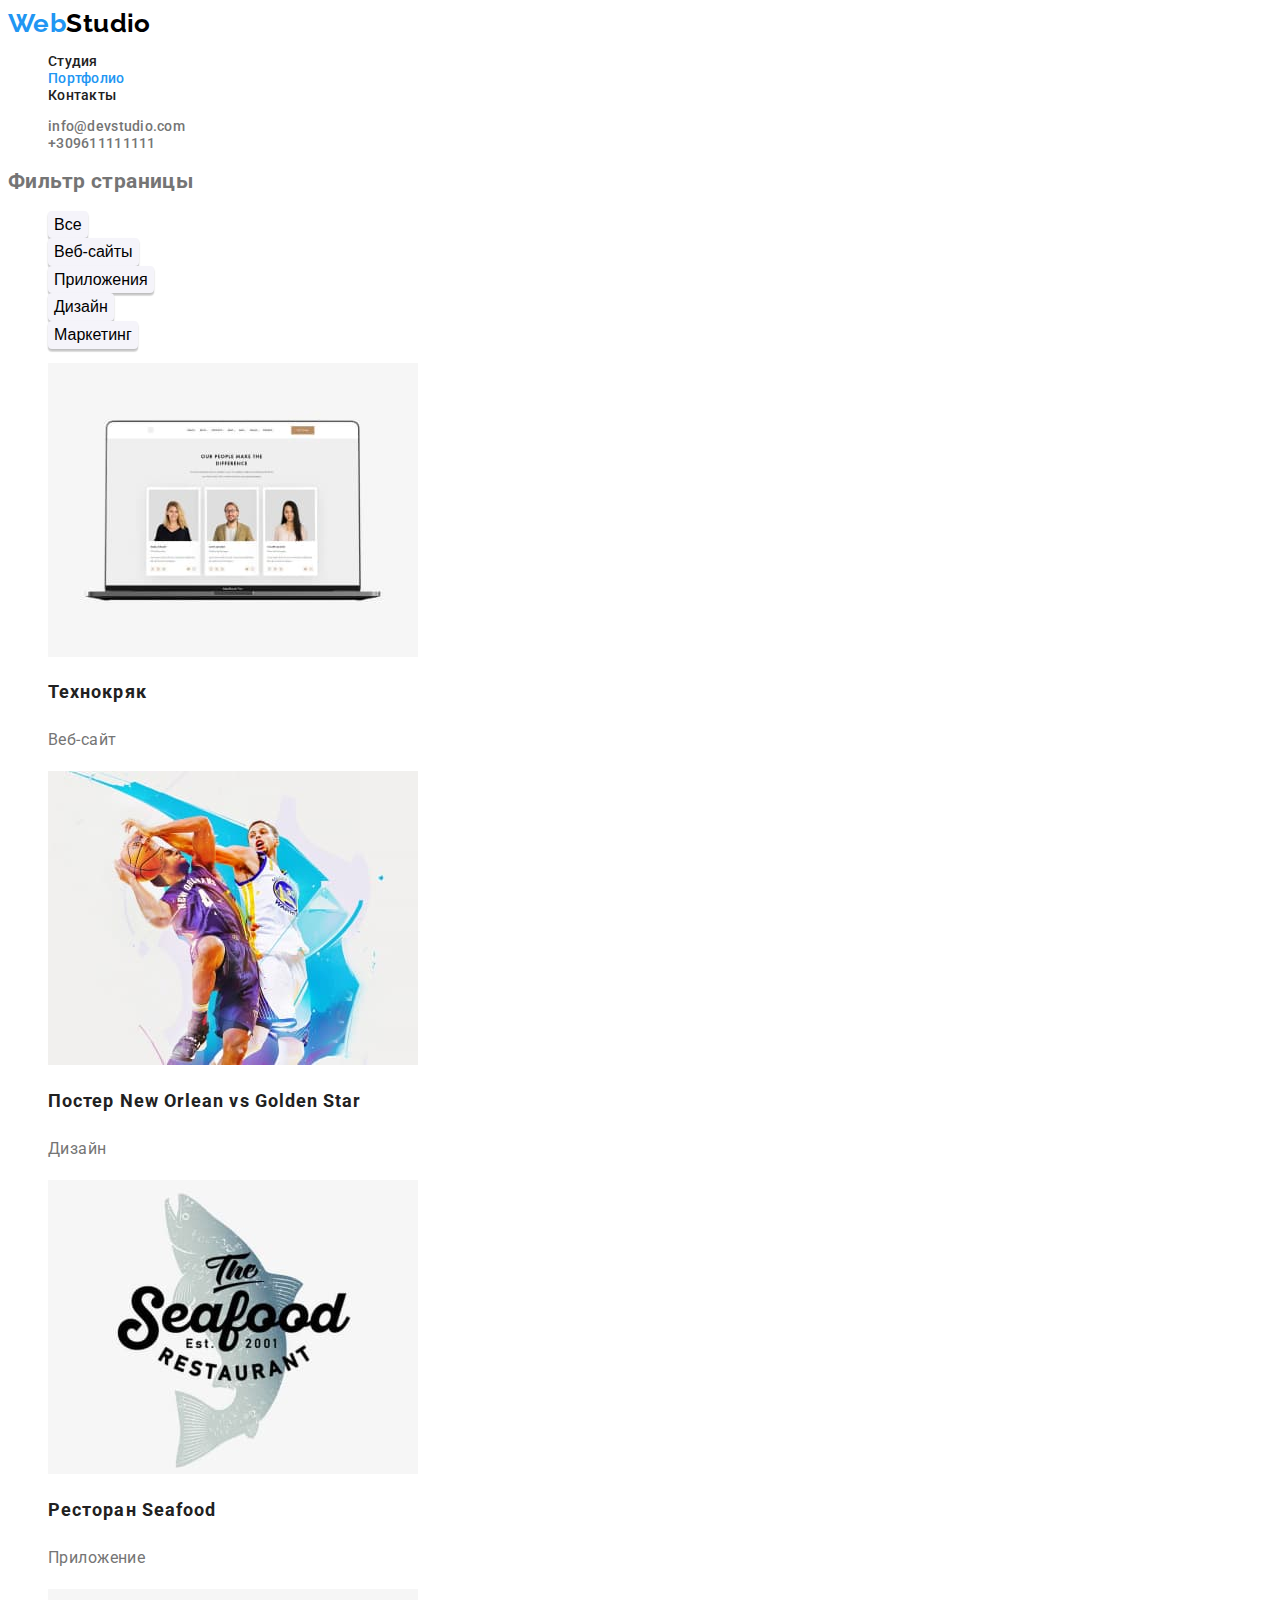
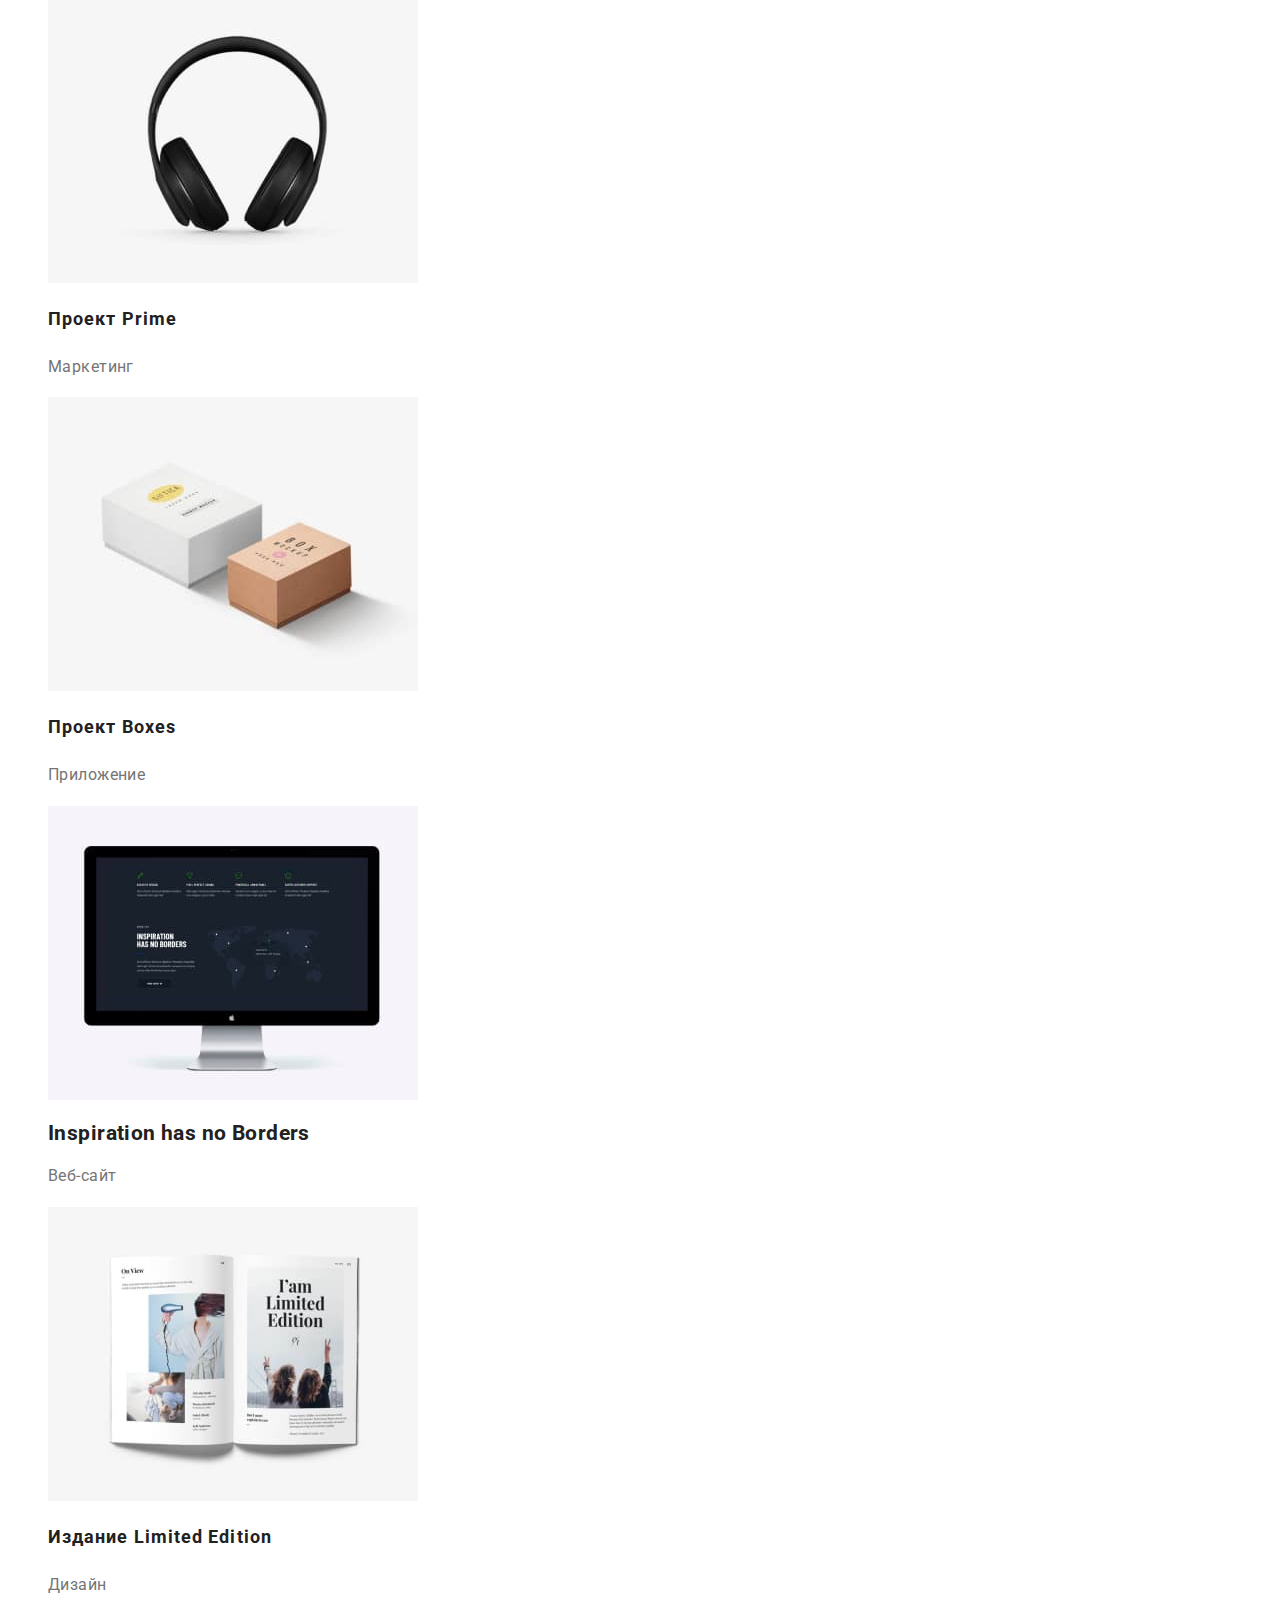
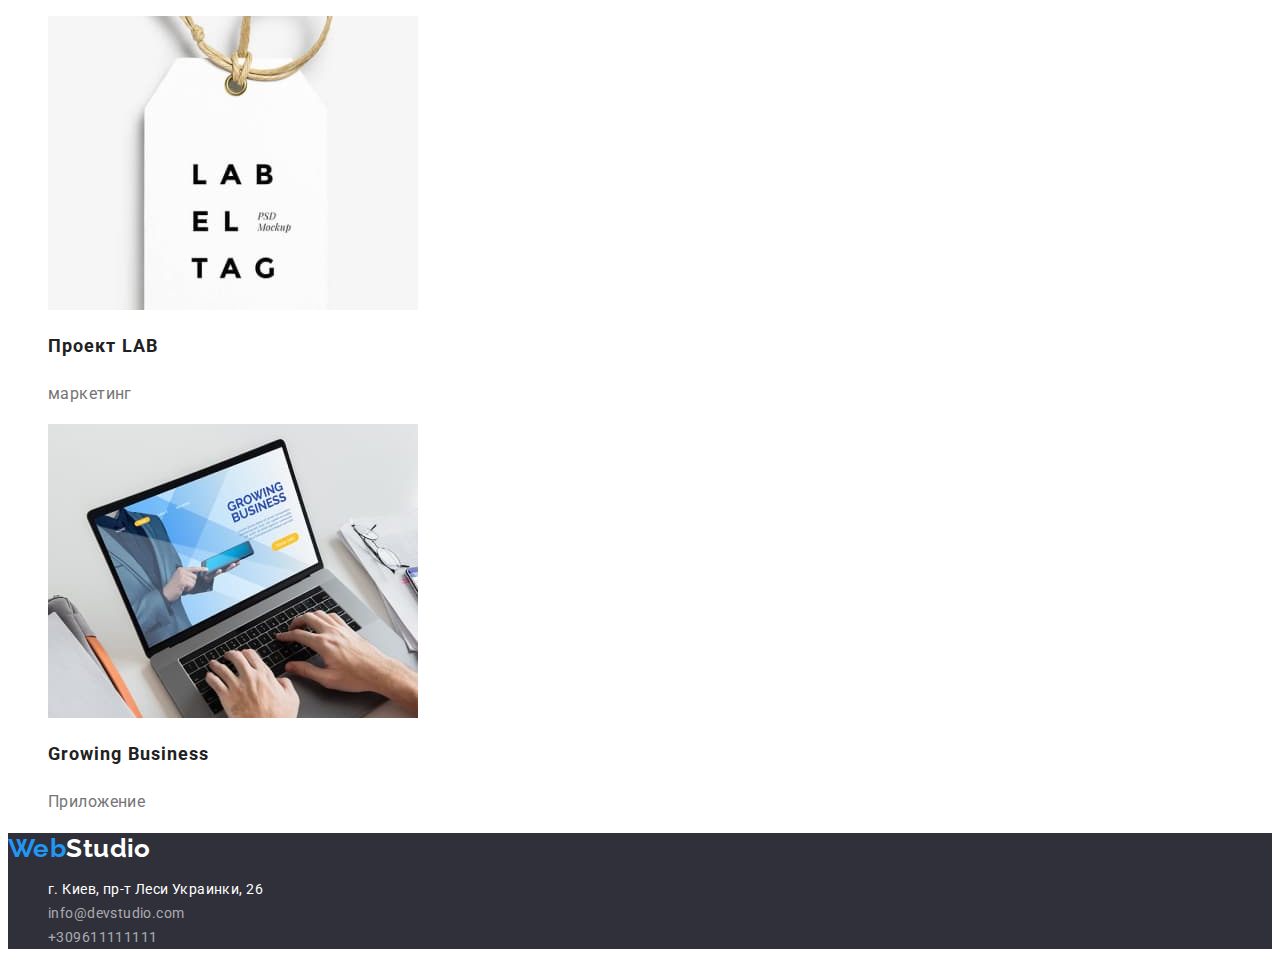
==== portfolio.html @ 0e4d88f4 "asdfa" ====
<!DOCTYPE html>
<html lang="ru">
  <head>
    <meta charset="UTF-8" />
    <meta http-equiv="X-UA-Compatible" content="IE=edge" />
    <meta name="viewport" content="width=device-width, initial-scale=1.0" />
    <title>WebStudio</title>
    <link
      href="https://fonts.googleapis.com/css2?family=Raleway:wght@700&family=Roboto:wght@400;500;700&display=swap"
      rel="stylesheet"
    />
    <link rel="stylesheet" href="./css/style.css" />
  </head>
  <body>
    <header class="head">
      <nav class="navigation">
        <a href="" class="logo"
          ><span class="accent-web">Web</span
          ><span class="accent-studio">Studio</span>
        </a>
        <ul class="site-nav">
          <li><a href="./index.html" class="nav studio">Студия</a></li>
          <li>
            <a href="./portfolio.html" class="nav portfolio current"
              >Портфолио</a
            >
          </li>
          <li><a href="" class="nav cont">Контакты</a></li>
        </ul>
      </nav>
      <ul>
        <li class="contacts">
          <a
            href="mailto:info@devstudio.com"
            class="section-title contacts mail"
            >info@devstudio.com</a
          >
        </li>
        <li>
          <a href="tel:+309611111111" class="section-title contacts tel"
            >+309611111111</a
          >
        </li>
      </ul>
    </header>

    <main>
      <section class="section">
        <h2>Фильтр страницы</h2>
        <ul>
          <li>
            <button type="button" class="text-button contacts-portfolio">
              <span class="text-color-button"> Все</span>
            </button>
          </li>
          <li>
            <button type="button" class="text-button contacts-portfolio">
              <span class="text-color-button">Веб-сайты </span>
            </button>
          </li>
          <li>
            <button type="button" class="text-button contacts-portfolio">
              <span class="text-color-button"> Приложения</span>
            </button>
          </li>
          <li>
            <button type="button" class="text-button contacts-portfolio">
              <span class="text-color-button"> Дизайн</span>
            </button>
          </li>
          <li>
            <button type="button" class="text-button contacts-portfolio">
              <span class="text-color-button"> Маркетинг</span>
            </button>
          </li>
        </ul>

        <ul>
          <li>
            <img src="./images/img(15).jpg" alt="" width="370" height="294" />
            <h2 class="section-title portfolio-title">Технокряк</h2>
            <p class="portfolio-text">Веб-сайт</p>
          </li>
          <li>
            <img src="./images/img(11).jpg" alt="" width="370" height="294" />
            <h2 class="section-title portfolio-title">
              Постер New Orlean vs Golden Star
            </h2>
            <p class="portfolio-text">Дизайн</p>
          </li>
          <li>
            <img src="./images/img(12).jpg" alt="" width="370" height="294" />
            <h2 class="section-title portfolio-title">Ресторан Seafood</h2>
            <p class="portfolio-text">Приложение</p>
          </li>
          <li>
            <img src="./images/img(13).jpg" alt="" width="370" height="294" />
            <h2 class="section-title portfolio-title">Проект Prime</h2>
            <p class="portfolio-text">Маркетинг</p>
          </li>
          <li>
            <img src="./images/img(4).jpg" alt="" width="370" height="294" />
            <h2 class="section-title portfolio-title">Проект Boxes</h2>
            <p class="portfolio-text">Приложение</p>
          </li>
          <li>
            <img src="./images/img(5).jpg" alt="" width="370" height="294" />
            <h2 class="section-title">Inspiration has no Borders</h2>
            <p class="portfolio-text">Веб-сайт</p>
          </li>
          <li>
            <img src="./images/img(6).jpg" alt="" width="370" height="294" />
            <h2 class="section-title portfolio-title">
              Издание Limited Edition
            </h2>
            <p class="portfolio-text">Дизайн</p>
          </li>
          <li>
            <img src="./images/img(7).jpg" alt="" width="370" height="294" />
            <h2 class="section-title portfolio-title">Проект LAB</h2>
            <p class="portfolio-text">маркетинг</p>
          </li>
          <li>
            <img src="./images/img(8).jpg" alt="" width="370" height="294" />
            <h2 class="section-title portfolio-title">Growing Business</h2>
            <p class="portfolio-text">Приложение</p>
          </li>
        </ul>
      </section>
    </main>

    <footer class="bg-footer">
      <address>
        <a href="" class="logo"
          ><span class="web-footer">Web</span
          ><span class="studio-footer">Studio</span></a
        >
        <ul>
          <li>
            <a href="" class="adress"> г. Киев, пр-т Леси Украинки, 26</a>
          </li>
          <li>
            <a href="mailto:info@devstudio.com" class="mail-tel"
              >info@devstudio.com</a
            >
          </li>
          <li>
            <a href="tel:+309611111111" class="mail-tel">+309611111111</a>
          </li>
        </ul>
      </address>
    </footer>
  </body>
</html>
---- css/style.css ----
:root {
  --accent-color: #2196f3;
  --title-color: #212121;
  --text-color: #757575;
  --backgruond-color: #ffffff;
  --footer-bg-color: #2f303a;
}
ul {
  list-style: none;
}

body {
  background-color: var(--backgruond-color);
  font-family: Roboto, sans-serif;
  letter-spacing: 0.03em;
  font-size: 14px;
}

.section {
  color: var(--text-color);
}
.section-title {
  color: var(--title-color);
}

/* Logo  */
.logo {
  font-family: Raleway, cursive;
  font-weight: 700;
  font-size: 26px;
  line-height: 1.19;
  text-decoration: none;
  font-style: normal;
}
.accent-web {
  color: #2196f3;
}
.accent-studio {
  color: #000000;
}

.site-nav {
  color: var(--title-color);
}
.nav {
  color: var(--title-color);
}

.site-nav .nav:focus,
.site-nav .nav:hover,
.site-nav .nav.current {
  color: var(--accent-color);
}
/* студия */
.studio {
  font-weight: 500;
  line-height: 1.14;
  letter-spacing: 0.02em;
  text-decoration: none;
}

/*Портфолио*/
.portfolio {
  font-weight: 500;
  line-height: 1.14;
  letter-spacing: 0.02em;
  text-decoration: none;
}
.current-p {
  color: var(--accent-color);
}

/* Контакты навигации */
.cont {
  font-weight: 500;

  line-height: 1.14;
  letter-spacing: 0.02em;
  text-decoration: none;
}

/* contacts */
.contacts {
  color: var(--text-color);
}
.contacts:hover,
.contacts:focus {
  color: var(--accent-color);
}
.mail {
  font-weight: 500;

  line-height: 1.14;
  letter-spacing: 0.02em;
  text-decoration: none;
}
.tel {
  font-weight: 500;

  line-height: 1.14;
  letter-spacing: 0.02em;
  text-decoration: none;
}

/* Hero tittle */
.hero-tittle {
  font-weight: 900;
  font-size: 44px;
  line-height: 1.36;
  color: var(--backgruond-color);
  text-align: center;
  letter-spacing: 0.06em;
  text-transform: uppercase;
}
.bg-hero {
  background-color: var(--footer-bg-color);
}
.hero-button {
  color: var(--backgruond-color);
  background-color: var(--accent-color);
}

/* О нас */

.tittle {
  font-weight: 700;
  font-size: 14px;
  line-height: 1.14;
  text-transform: uppercase;
}

.text {
  line-height: 1.71;
}

/* Чем занимаемся */
.work {
  font-weight: 700;
  font-size: 36px;
  line-height: 1.16;
  text-align: center;
}

/* Команда*/
.team {
  font-weight: 500;
  font-size: 16px;
  line-height: 1.18;
}
.description-team {
  font-size: 16px;
  line-height: 1.18;
}

/* Footer */
.bg-footer {
  background-color: #2f303a;
}
.web-footer {
  color: #2196f3;
}
.studio-footer {
  color: var(--backgruond-color);
}
.adress {
  line-height: 1.7;
  text-decoration: none;
  font-style: normal;
  color: var(--backgruond-color);
}
.mail-tel {
  line-height: 1.7;
  text-decoration: none;
  font-style: normal;
  color: rgba(255, 255, 255, 0.6);
}

/* Страница Портфолио */

.portfolio-title {
  font-weight: 700;
  font-size: 18px;
  line-height: 2;
  letter-spacing: 0.06em;
}
.portfolio-text {
  font-size: 16px;
  line-height: 1.8;
}

/* Навигация Портфолио */

.text-button {
  font-weight: 500;
  font-size: 16px;
  line-height: 1.6;
  background-color: #f5f4fa;
  border: none;
  box-shadow: 0px 3px 1px rgba(0, 0, 0, 0.1), 0px 1px 2px rgba(0, 0, 0, 0.08),
    0px 2px 2px rgba(0, 0, 0, 0.12);
  border-radius: 4px;
}
.contacts-portfolio:hover,
.contacts-portfolio:focus {
  background-color: var(--accent-color);
}
.text-color-button:hover,
.text-color-button:focus {
  color: var(--backgruond-color);
}
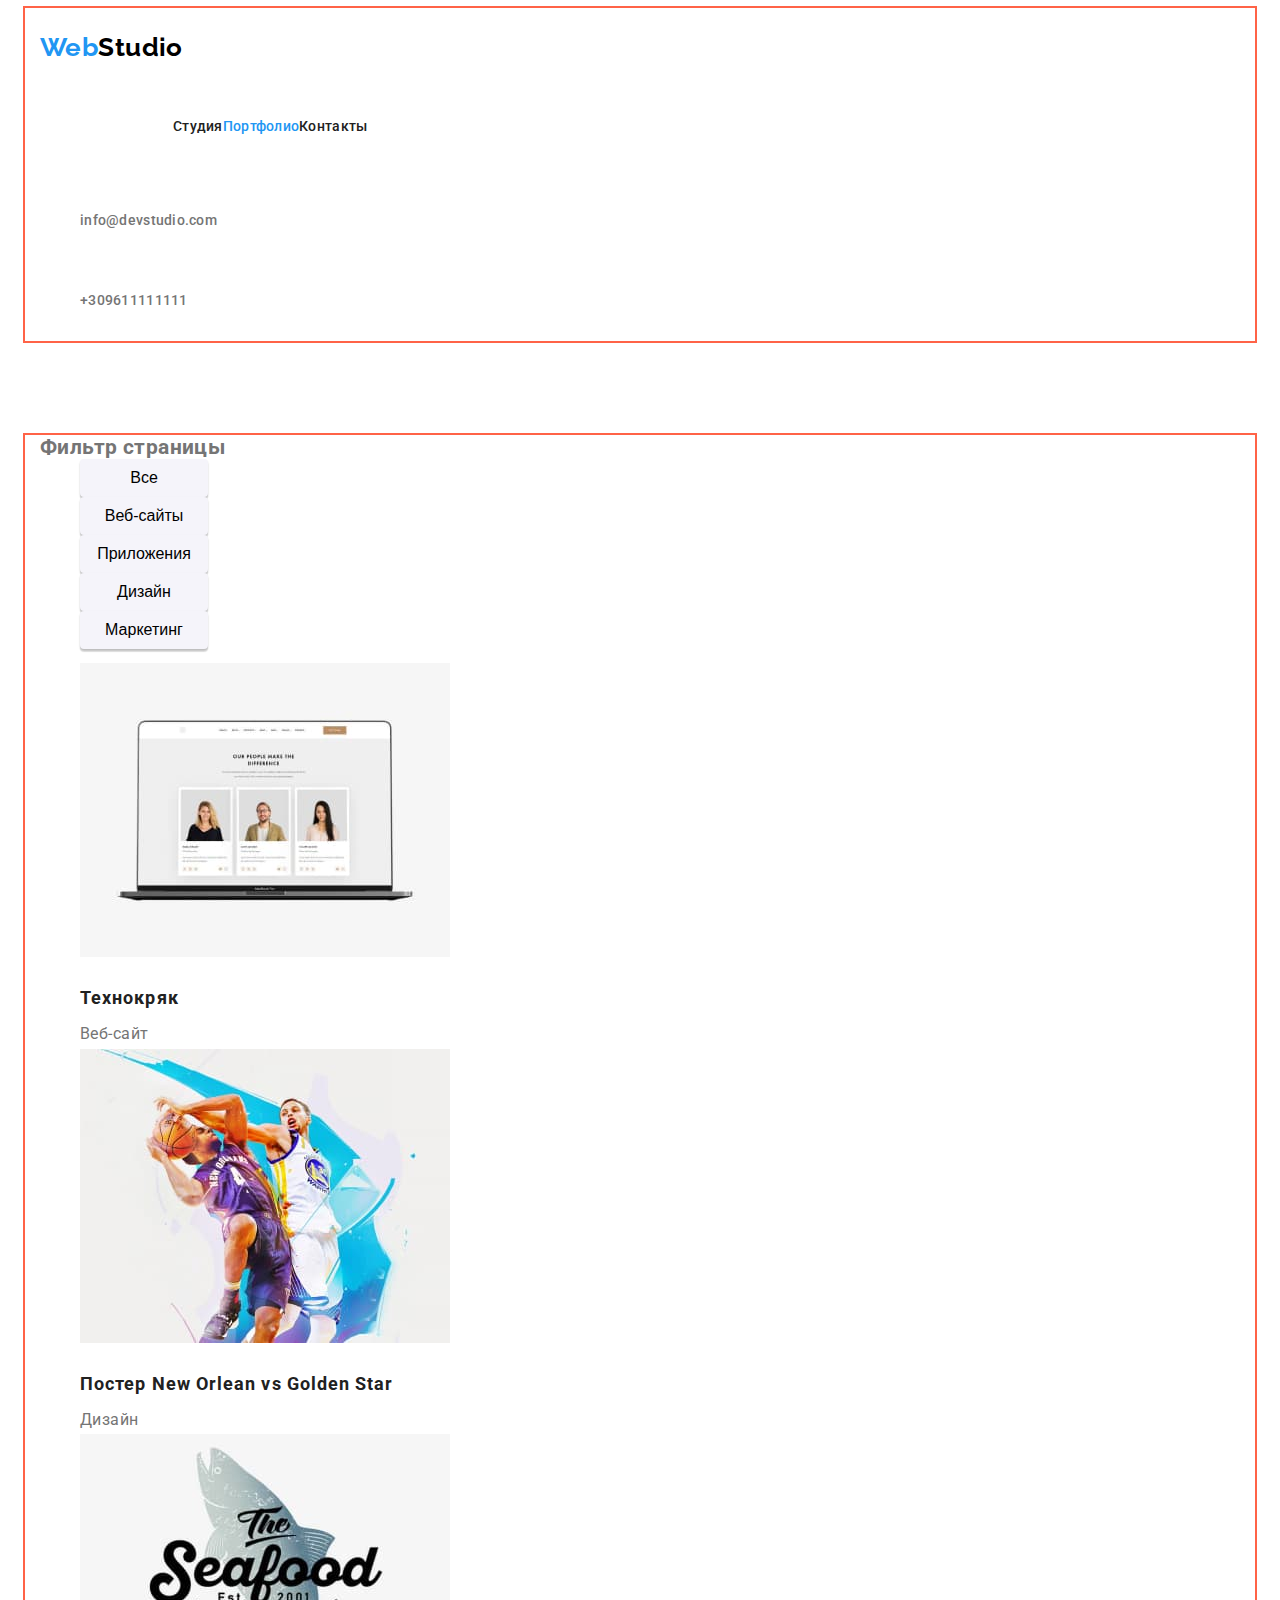
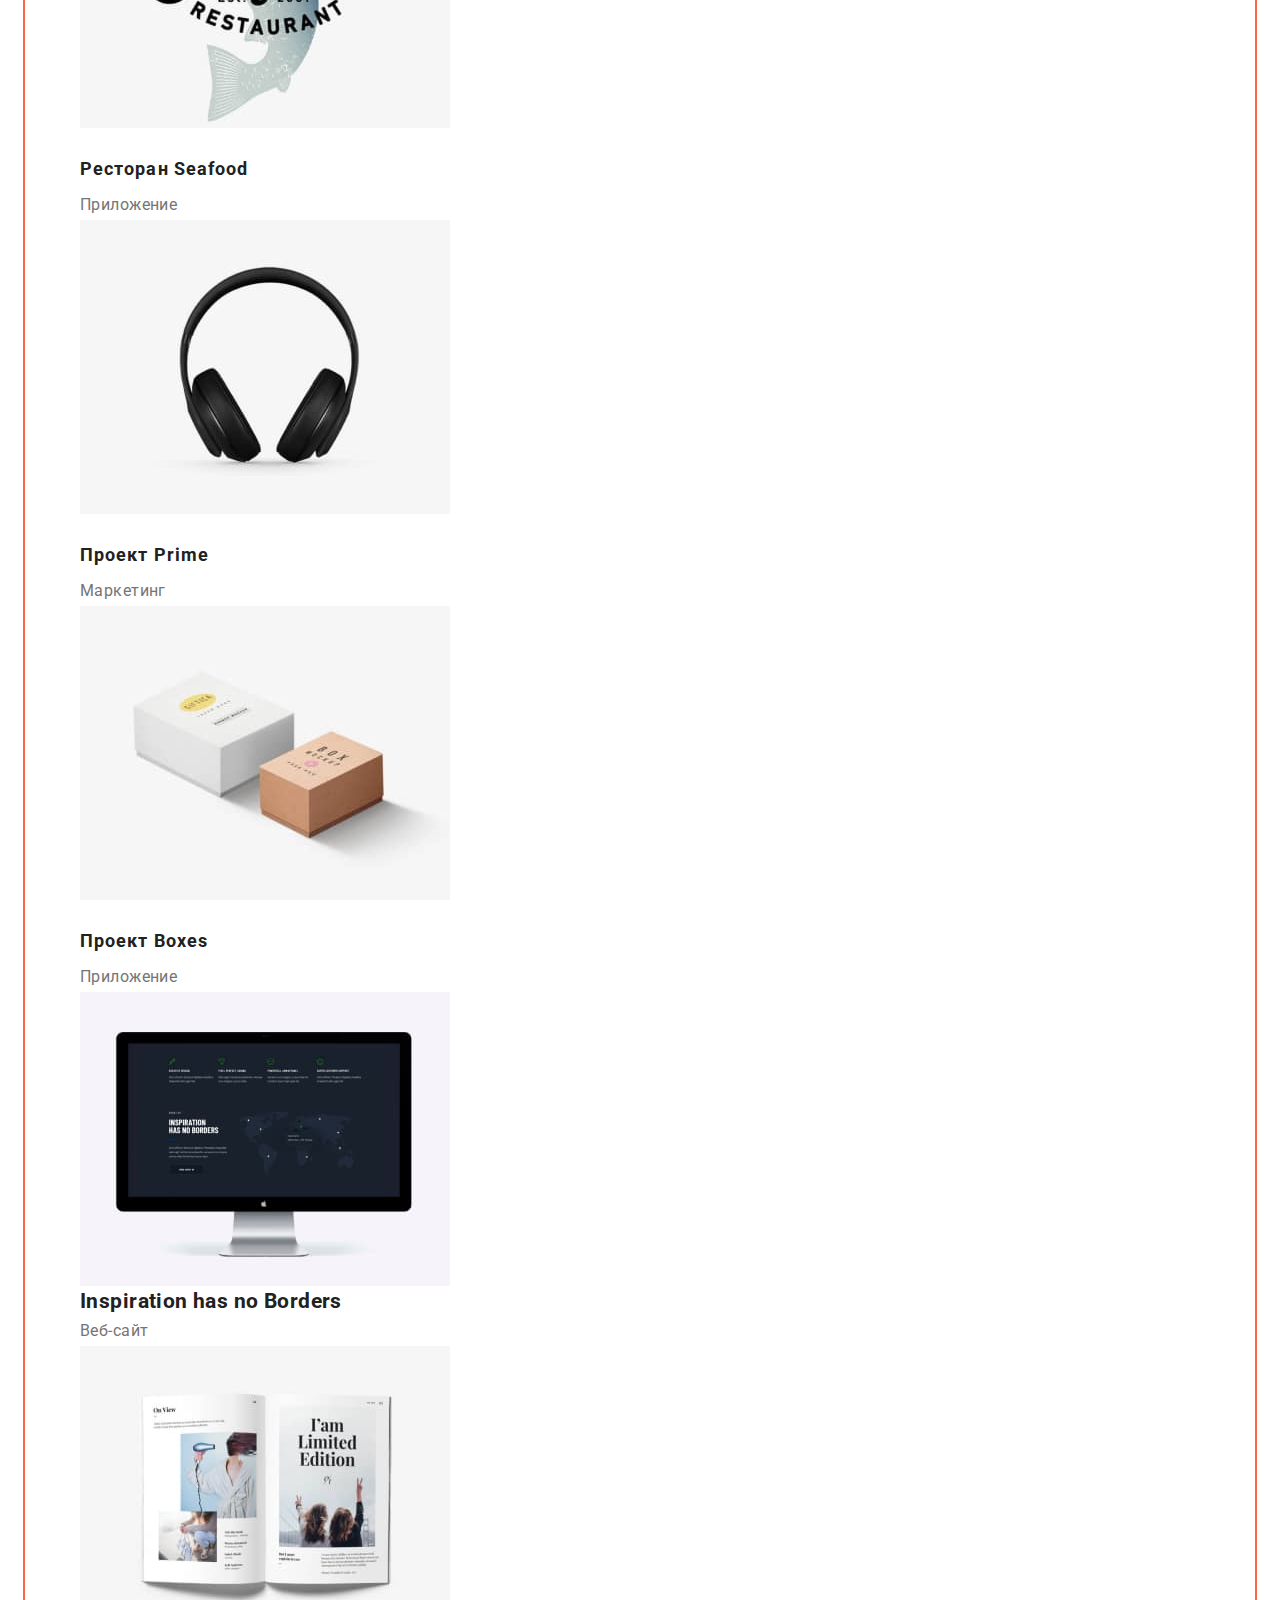
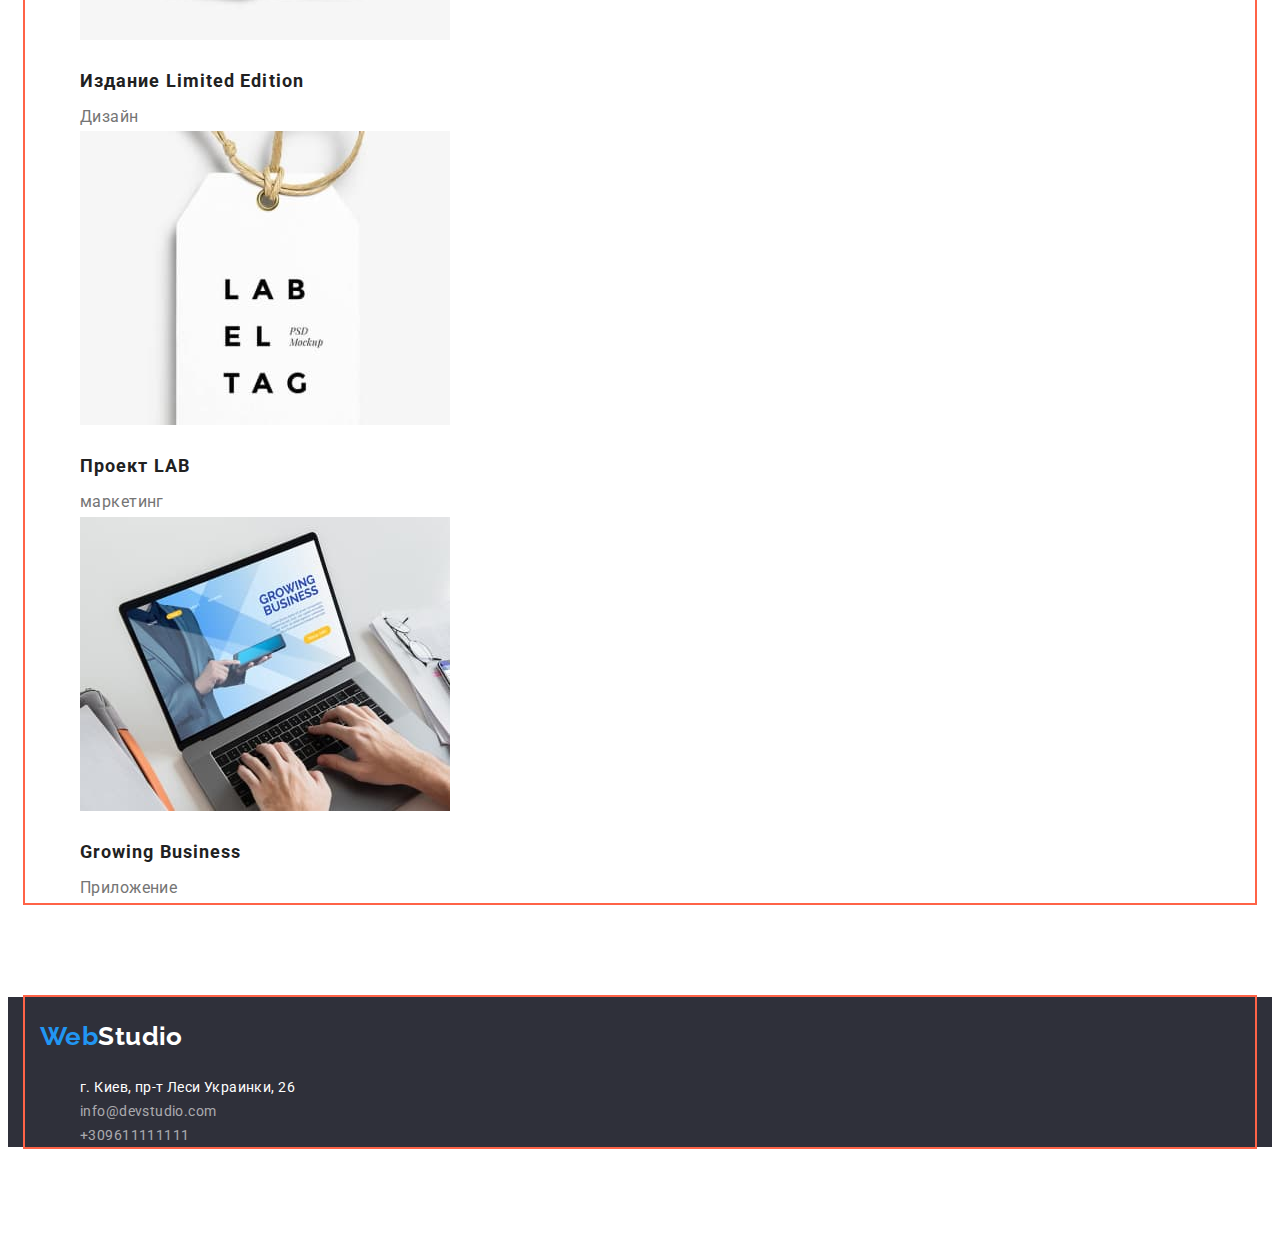
==== commit 4123ab09: "Home work 03" ====
--- a/portfolio.html
+++ b/portfolio.html
@@ -13,142 +13,150 @@
   </head>
   <body>
     <header class="head">
-      <nav class="navigation">
-        <a href="" class="logo"
-          ><span class="accent-web">Web</span
-          ><span class="accent-studio">Studio</span>
-        </a>
-        <ul class="site-nav">
-          <li><a href="./index.html" class="nav studio">Студия</a></li>
-          <li>
-            <a href="./portfolio.html" class="nav portfolio current"
-              >Портфолио</a
+      <div class="container">
+        <nav class="navigation">
+          <a href="" class="logo"
+            ><span class="accent-web">Web</span
+            ><span class="accent-studio">Studio</span>
+          </a>
+          <ul class="site-nav">
+            <li><a href="./index.html" class="nav studio">Студия</a></li>
+            <li>
+              <a href="./portfolio.html" class="nav portfolio current"
+                >Портфолио</a
+              >
+            </li>
+            <li><a href="" class="nav cont">Контакты</a></li>
+          </ul>
+        </nav>
+        <ul>
+          <li class="contacts">
+            <a
+              href="mailto:info@devstudio.com"
+              class="section-title contacts mail"
+              >info@devstudio.com</a
             >
           </li>
-          <li><a href="" class="nav cont">Контакты</a></li>
+          <li>
+            <a href="tel:+309611111111" class="section-title contacts tel"
+              >+309611111111</a
+            >
+          </li>
         </ul>
-      </nav>
-      <ul>
-        <li class="contacts">
-          <a
-            href="mailto:info@devstudio.com"
-            class="section-title contacts mail"
-            >info@devstudio.com</a
-          >
-        </li>
-        <li>
-          <a href="tel:+309611111111" class="section-title contacts tel"
-            >+309611111111</a
-          >
-        </li>
-      </ul>
+      </div>
     </header>
 
     <main>
       <section class="section">
-        <h2>Фильтр страницы</h2>
-        <ul>
-          <li>
-            <button type="button" class="text-button contacts-portfolio">
-              <span class="text-color-button"> Все</span>
-            </button>
-          </li>
-          <li>
-            <button type="button" class="text-button contacts-portfolio">
-              <span class="text-color-button">Веб-сайты </span>
-            </button>
-          </li>
-          <li>
-            <button type="button" class="text-button contacts-portfolio">
-              <span class="text-color-button"> Приложения</span>
-            </button>
-          </li>
-          <li>
-            <button type="button" class="text-button contacts-portfolio">
-              <span class="text-color-button"> Дизайн</span>
-            </button>
-          </li>
-          <li>
-            <button type="button" class="text-button contacts-portfolio">
-              <span class="text-color-button"> Маркетинг</span>
-            </button>
-          </li>
-        </ul>
+        <div class="container">
+          <h2>Фильтр страницы</h2>
+          <ul>
+            <li>
+              <button type="button" class="text-button contacts-portfolio">
+                <span class="text-color-button"> Все</span>
+              </button>
+            </li>
+            <li>
+              <button type="button" class="text-button contacts-portfolio">
+                <span class="text-color-button">Веб-сайты </span>
+              </button>
+            </li>
+            <li>
+              <button type="button" class="text-button contacts-portfolio">
+                <span class="text-color-button"> Приложения</span>
+              </button>
+            </li>
+            <li>
+              <button type="button" class="text-button contacts-portfolio">
+                <span class="text-color-button"> Дизайн</span>
+              </button>
+            </li>
+            <li>
+              <button type="button" class="text-button contacts-portfolio">
+                <span class="text-color-button"> Маркетинг</span>
+              </button>
+            </li>
+          </ul>
 
-        <ul>
-          <li>
-            <img src="./images/img(15).jpg" alt="" width="370" height="294" />
-            <h2 class="section-title portfolio-title">Технокряк</h2>
-            <p class="portfolio-text">Веб-сайт</p>
-          </li>
-          <li>
-            <img src="./images/img(11).jpg" alt="" width="370" height="294" />
-            <h2 class="section-title portfolio-title">
-              Постер New Orlean vs Golden Star
-            </h2>
-            <p class="portfolio-text">Дизайн</p>
-          </li>
-          <li>
-            <img src="./images/img(12).jpg" alt="" width="370" height="294" />
-            <h2 class="section-title portfolio-title">Ресторан Seafood</h2>
-            <p class="portfolio-text">Приложение</p>
-          </li>
-          <li>
-            <img src="./images/img(13).jpg" alt="" width="370" height="294" />
-            <h2 class="section-title portfolio-title">Проект Prime</h2>
-            <p class="portfolio-text">Маркетинг</p>
-          </li>
-          <li>
-            <img src="./images/img(4).jpg" alt="" width="370" height="294" />
-            <h2 class="section-title portfolio-title">Проект Boxes</h2>
-            <p class="portfolio-text">Приложение</p>
-          </li>
-          <li>
-            <img src="./images/img(5).jpg" alt="" width="370" height="294" />
-            <h2 class="section-title">Inspiration has no Borders</h2>
-            <p class="portfolio-text">Веб-сайт</p>
-          </li>
-          <li>
-            <img src="./images/img(6).jpg" alt="" width="370" height="294" />
-            <h2 class="section-title portfolio-title">
-              Издание Limited Edition
-            </h2>
-            <p class="portfolio-text">Дизайн</p>
-          </li>
-          <li>
-            <img src="./images/img(7).jpg" alt="" width="370" height="294" />
-            <h2 class="section-title portfolio-title">Проект LAB</h2>
-            <p class="portfolio-text">маркетинг</p>
-          </li>
-          <li>
-            <img src="./images/img(8).jpg" alt="" width="370" height="294" />
-            <h2 class="section-title portfolio-title">Growing Business</h2>
-            <p class="portfolio-text">Приложение</p>
-          </li>
-        </ul>
+          <ul>
+            <li>
+              <img src="./images/img(15).jpg" alt="" width="370" height="294" />
+              <h2 class="section-title portfolio-title">Технокряк</h2>
+              <p class="portfolio-text">Веб-сайт</p>
+            </li>
+            <li class="disiene">
+              <img src="./images/img(11).jpg" alt="" width="370" height="294" />
+              <h2 class="section-title portfolio-title">
+                Постер New Orlean vs Golden Star
+              </h2>
+              <p class="portfolio-text">Дизайн</p>
+            </li>
+            <li>
+              <img src="./images/img(12).jpg" alt="" width="370" height="294" />
+              <h2 class="section-title portfolio-title">Ресторан Seafood</h2>
+              <p class="portfolio-text">Приложение</p>
+            </li>
+            <li>
+              <img src="./images/img(13).jpg" alt="" width="370" height="294" />
+              <h2 class="section-title portfolio-title">Проект Prime</h2>
+              <p class="portfolio-text">Маркетинг</p>
+            </li>
+            <li>
+              <img src="./images/img(4).jpg" alt="" width="370" height="294" />
+              <h2 class="section-title portfolio-title">Проект Boxes</h2>
+              <p class="portfolio-text">Приложение</p>
+            </li>
+            <li>
+              <img src="./images/img(5).jpg" alt="" width="370" height="294" />
+              <h2 class="section-title">Inspiration has no Borders</h2>
+              <p class="portfolio-text">Веб-сайт</p>
+            </li>
+            <li>
+              <img src="./images/img(6).jpg" alt="" width="370" height="294" />
+              <h2 class="section-title portfolio-title">
+                Издание Limited Edition
+              </h2>
+              <p class="portfolio-text">Дизайн</p>
+            </li>
+            <li>
+              <img src="./images/img(7).jpg" alt="" width="370" height="294" />
+              <h2 class="section-title portfolio-title">Проект LAB</h2>
+              <p class="portfolio-text">маркетинг</p>
+            </li>
+            <li>
+              <img src="./images/img(8).jpg" alt="" width="370" height="294" />
+              <h2 class="section-title portfolio-title">Growing Business</h2>
+              <p class="portfolio-text">Приложение</p>
+            </li>
+          </ul>
+        </div>
       </section>
     </main>
 
     <footer class="bg-footer">
-      <address>
-        <a href="" class="logo"
-          ><span class="web-footer">Web</span
-          ><span class="studio-footer">Studio</span></a
-        >
-        <ul>
-          <li>
-            <a href="" class="adress"> г. Киев, пр-т Леси Украинки, 26</a>
-          </li>
-          <li>
-            <a href="mailto:info@devstudio.com" class="mail-tel"
-              >info@devstudio.com</a
-            >
-          </li>
-          <li>
-            <a href="tel:+309611111111" class="mail-tel">+309611111111</a>
-          </li>
-        </ul>
-      </address>
+      <div class="container">
+        <address>
+          <a href="" class="logo"
+            ><span class="web-footer">Web</span
+            ><span class="studio-footer">Studio</span></a
+          >
+          <ul>
+            <li>
+              <a href="" class="adress"> г. Киев, пр-т Леси Украинки, 26</a>
+            </li>
+            <li>
+              <a href="mailto:info@devstudio.com" class="mail-tel footer-mail"
+                >info@devstudio.com</a
+              >
+            </li>
+            <li>
+              <a href="tel:+309611111111" class="mail-tel footer-tel"
+                >+309611111111</a
+              >
+            </li>
+          </ul>
+        </address>
+      </div>
     </footer>
   </body>
 </html>
--- a/css/style.css
+++ b/css/style.css
@@ -5,8 +5,16 @@
   --backgruond-color: #ffffff;
   --footer-bg-color: #2f303a;
 }
+h1,
+h2,
+h3,
+p {
+  margin-top: 0;
+  margin: 0;
+}
 ul {
   list-style: none;
+  margin-top: 0;
 }
 
 body {
@@ -15,12 +23,27 @@
   letter-spacing: 0.03em;
   font-size: 14px;
 }
+.container {
+  width: 1200px;
+  margin-left: auto;
+  margin-right: auto;
+  margin-bottom: 94px;
+  padding-left: 15px;
+  padding-right: 15px;
+
+  outline: 2px solid tomato;
+}
 
 .section {
   color: var(--text-color);
+  /* padding-top: 94px; */
+  /* padding-bottom: 94px; */
 }
 .section-title {
   color: var(--title-color);
+}
+.main-nav {
+  display: flex;
 }
 
 /* Logo  */
@@ -31,6 +54,9 @@
   line-height: 1.19;
   text-decoration: none;
   font-style: normal;
+  display: block;
+  padding-top: 24px;
+  padding-bottom: 24px;
 }
 .accent-web {
   color: #2196f3;
@@ -40,10 +66,23 @@
 }
 
 .site-nav {
+  display: flex;
+  margin-left: 93px;
+
   color: var(--title-color);
+}
+.site-nav .item {
+  margin-right: 50px;
+}
+.site-nav .item:last-child {
+  margin-right: 0;
 }
 .nav {
   color: var(--title-color);
+  display: block;
+  padding-top: 32px;
+  padding-bottom: 32px;
+  list-style: none;
 }
 
 .site-nav .nav:focus,
@@ -89,6 +128,9 @@
 }
 .mail {
   font-weight: 500;
+  display: block;
+  padding-top: 32px;
+  padding-bottom: 32px;
 
   line-height: 1.14;
   letter-spacing: 0.02em;
@@ -96,10 +138,21 @@
 }
 .tel {
   font-weight: 500;
-
-  line-height: 1.14;
-  letter-spacing: 0.02em;
-  text-decoration: none;
+  display: block;
+  padding-top: 32px;
+  padding-bottom: 32px;
+
+  line-height: 1.14;
+  letter-spacing: 0.02em;
+  text-decoration: none;
+}
+.contacts-header {
+  display: flex;
+  align-self: flex-end;
+  margin-left: auto;
+}
+.contacts-header .item + .item {
+  margin-left: 50px;
 }
 
 /* Hero tittle */
@@ -111,13 +164,19 @@
   text-align: center;
   letter-spacing: 0.06em;
   text-transform: uppercase;
+  margin-bottom: 30px;
 }
 .bg-hero {
   background-color: var(--footer-bg-color);
+  text-align: center;
 }
 .hero-button {
   color: var(--backgruond-color);
   background-color: var(--accent-color);
+  width: 200px;
+  height: 50px;
+  border: 1px solid var(--accent-color);
+  border-radius: 4px;
 }
 
 /* О нас */
@@ -127,10 +186,18 @@
   font-size: 14px;
   line-height: 1.14;
   text-transform: uppercase;
+  margin-bottom: 10px;
+}
+.list {
+  display: flex;
+  justify-content: space-between;
 }
 
 .text {
   line-height: 1.71;
+  margin-top: 0;
+  width: 270px;
+  height: 75px;
 }
 
 /* Чем занимаемся */
@@ -139,17 +206,21 @@
   font-size: 36px;
   line-height: 1.16;
   text-align: center;
+  margin-bottom: 50px;
 }
 
 /* Команда*/
+
 .team {
   font-weight: 500;
   font-size: 16px;
   line-height: 1.18;
+  margin-top: 30px;
 }
 .description-team {
   font-size: 16px;
   line-height: 1.18;
+  margin-top: 10px;
 }
 
 /* Footer */
@@ -167,12 +238,20 @@
   text-decoration: none;
   font-style: normal;
   color: var(--backgruond-color);
+  margin-top: 20px;
 }
 .mail-tel {
   line-height: 1.7;
   text-decoration: none;
   font-style: normal;
   color: rgba(255, 255, 255, 0.6);
+}
+.footer-mail {
+  margin-top: 9px;
+}
+.footer-tel {
+  margin-top: 9px;
+  margin-bottom: 60px;
 }
 
 /* Страница Портфолио */
@@ -182,10 +261,12 @@
   font-size: 18px;
   line-height: 2;
   letter-spacing: 0.06em;
+  margin-top: 20px;
 }
 .portfolio-text {
   font-size: 16px;
   line-height: 1.8;
+  margin-top: 4px;
 }
 
 /* Навигация Портфолио */
@@ -195,10 +276,12 @@
   font-size: 16px;
   line-height: 1.6;
   background-color: #f5f4fa;
-  border: none;
+  border: 1px solid transparent var(--accent-color);
+  border-radius: 4px;
+  width: 128px;
+  height: 38px;
   box-shadow: 0px 3px 1px rgba(0, 0, 0, 0.1), 0px 1px 2px rgba(0, 0, 0, 0.08),
     0px 2px 2px rgba(0, 0, 0, 0.12);
-  border-radius: 4px;
 }
 .contacts-portfolio:hover,
 .contacts-portfolio:focus {
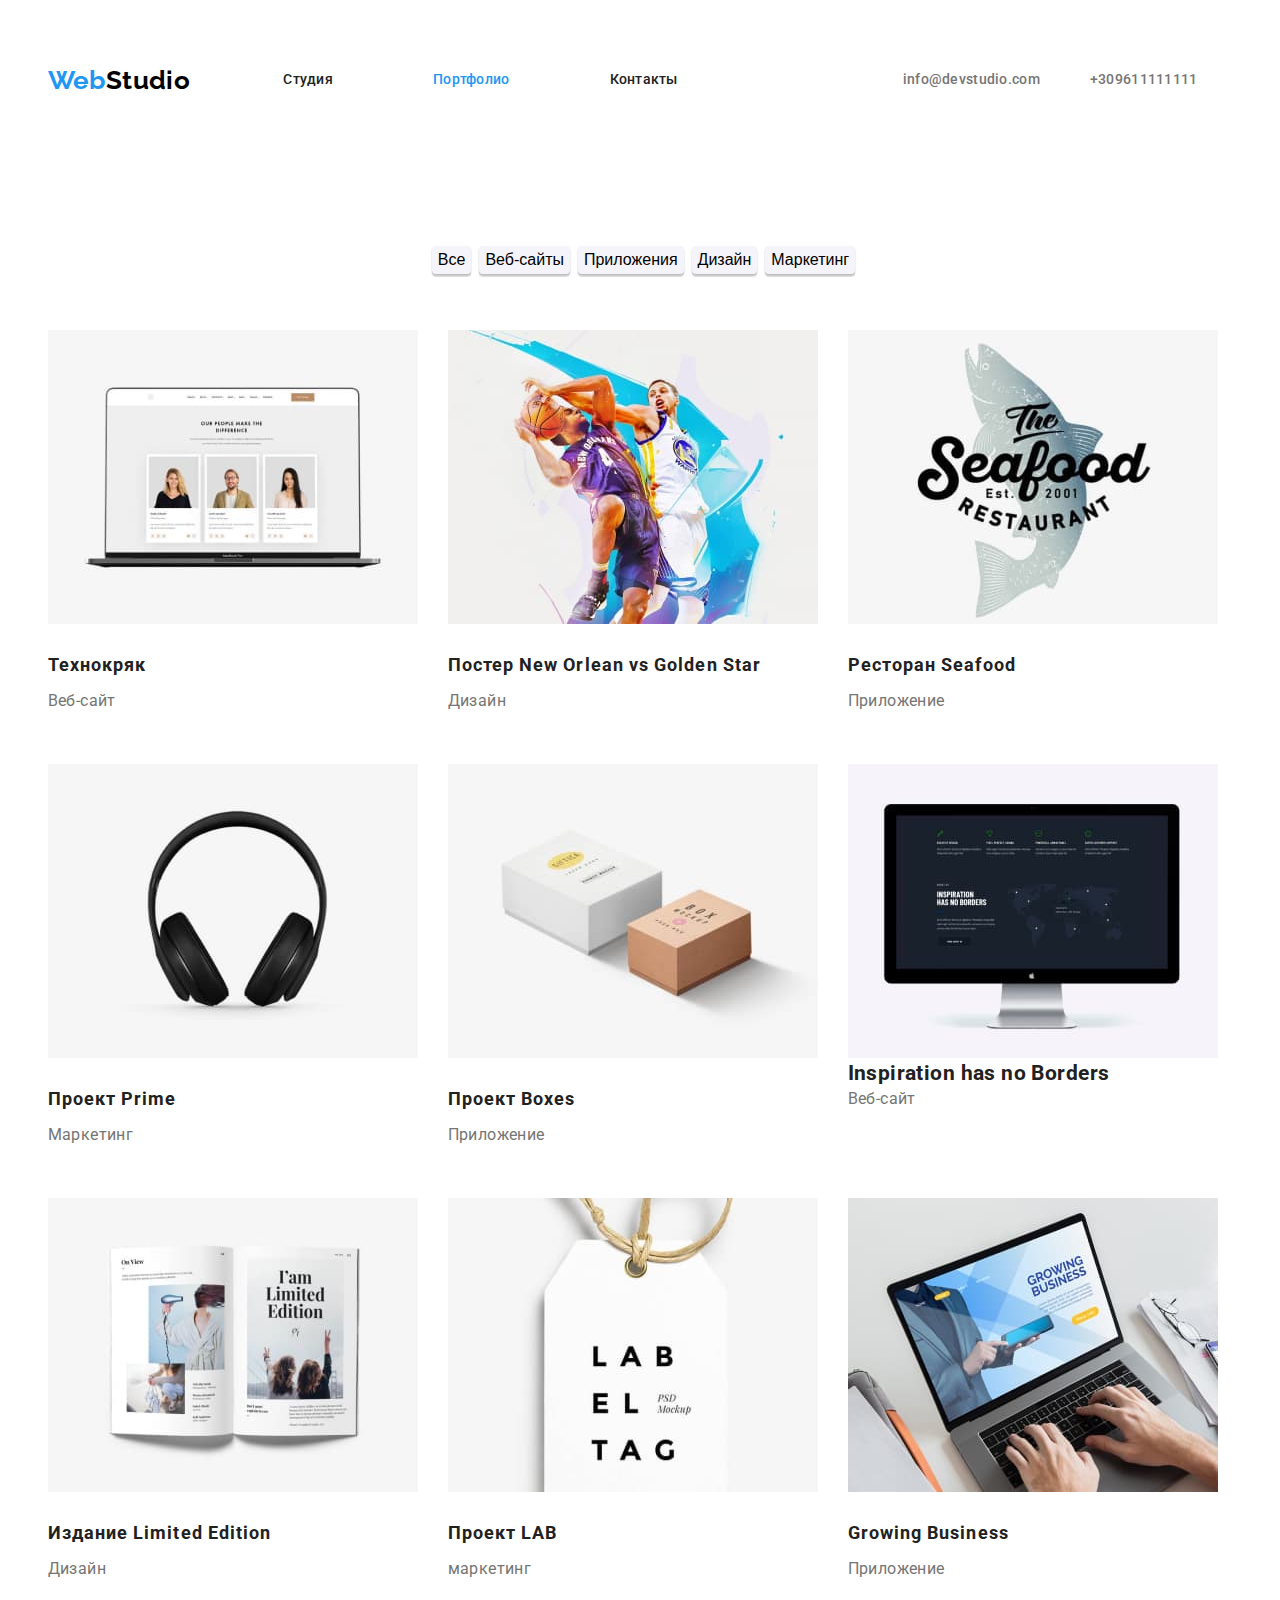
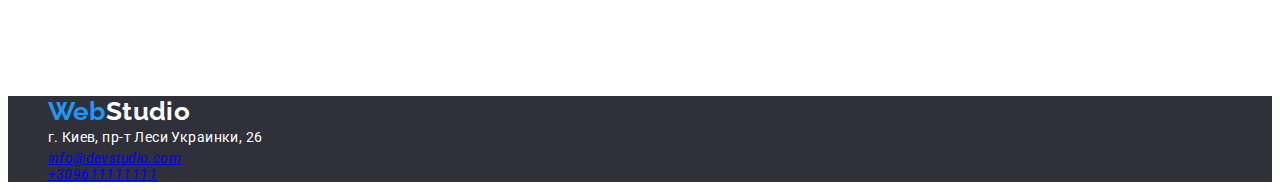
==== commit 3bd2bfc0: "ДЗ" ====
--- a/portfolio.html
+++ b/portfolio.html
@@ -12,147 +12,140 @@
     <link rel="stylesheet" href="./css/style.css" />
   </head>
   <body>
-    <header class="head">
-      <div class="container">
-        <nav class="navigation">
-          <a href="" class="logo"
-            ><span class="accent-web">Web</span
-            ><span class="accent-studio">Studio</span>
-          </a>
-          <ul class="site-nav">
-            <li><a href="./index.html" class="nav studio">Студия</a></li>
-            <li>
-              <a href="./portfolio.html" class="nav portfolio current"
-                >Портфолио</a
-              >
-            </li>
-            <li><a href="" class="nav cont">Контакты</a></li>
+    <div  class="container">
+      <header>
+        <nav class="navigation main-nav">
+          <a href="" class="logo"><span class="accent-web">Web</span><span class="accent-studio">Studio</span> </a>
+          <ul class="site-nav ">
+            <li class="item"><a href="./index.html" class="nav studio ">Студия</a></li>
+            <li class="item"><a href="./portfolio.html" class="nav portfolio current">Портфолио</a></li>
+            <li class="item"><a href="" class="nav cont">Контакты</a></li>
           </ul>
-        </nav>
-        <ul>
-          <li class="contacts">
+        
+        <ul class="contacts-header">
+          <li class="contacts item">
             <a
               href="mailto:info@devstudio.com"
               class="section-title contacts mail"
               >info@devstudio.com</a
             >
-          </li>
-          <li>
+          </li >
+          <li class="contacts item">
             <a href="tel:+309611111111" class="section-title contacts tel"
               >+309611111111</a
             >
           </li>
         </ul>
+      </nav>
+      </header>
       </div>
-    </header>
+  
 
     <main>
       <section class="section">
         <div class="container">
-          <h2>Фильтр страницы</h2>
-          <ul>
-            <li>
-              <button type="button" class="text-button contacts-portfolio">
-                <span class="text-color-button"> Все</span>
-              </button>
-            </li>
-            <li>
-              <button type="button" class="text-button contacts-portfolio">
-                <span class="text-color-button">Веб-сайты </span>
-              </button>
-            </li>
-            <li>
-              <button type="button" class="text-button contacts-portfolio">
-                <span class="text-color-button"> Приложения</span>
-              </button>
-            </li>
-            <li>
-              <button type="button" class="text-button contacts-portfolio">
-                <span class="text-color-button"> Дизайн</span>
-              </button>
-            </li>
-            <li>
-              <button type="button" class="text-button contacts-portfolio">
-                <span class="text-color-button"> Маркетинг</span>
-              </button>
-            </li>
-          </ul>
+        <h2 class="visually-hidden">Фильтр страницы</h2>
+        <ul class="portfolio-button">
+          <li>
+            <button type="button" class="text-button contacts-portfolio">
+              <span class="text-color-button"> Все</span>
+            </button>
+          </li>
+          <li>
+            <button type="button" class="text-button contacts-portfolio">
+              <span class="text-color-button">Веб-сайты </span>
+            </button>
+          </li>
+          <li>
+            <button type="button" class="text-button contacts-portfolio">
+              <span class="text-color-button"> Приложения</span>
+            </button>
+          </li>
+          <li>
+            <button type="button" class="text-button contacts-portfolio">
+              <span class="text-color-button"> Дизайн</span>
+            </button>
+          </li>
+          <li>
+            <button type="button" class="text-button contacts-portfolio">
+              <span class="text-color-button"> Маркетинг</span>
+            </button>
+          </li>
+        </ul>
 
-          <ul>
-            <li>
-              <img src="./images/img(15).jpg" alt="" width="370" height="294" />
-              <h2 class="section-title portfolio-title">Технокряк</h2>
-              <p class="portfolio-text">Веб-сайт</p>
-            </li>
-            <li class="disiene">
-              <img src="./images/img(11).jpg" alt="" width="370" height="294" />
-              <h2 class="section-title portfolio-title">
-                Постер New Orlean vs Golden Star
-              </h2>
-              <p class="portfolio-text">Дизайн</p>
-            </li>
-            <li>
-              <img src="./images/img(12).jpg" alt="" width="370" height="294" />
-              <h2 class="section-title portfolio-title">Ресторан Seafood</h2>
-              <p class="portfolio-text">Приложение</p>
-            </li>
-            <li>
-              <img src="./images/img(13).jpg" alt="" width="370" height="294" />
-              <h2 class="section-title portfolio-title">Проект Prime</h2>
-              <p class="portfolio-text">Маркетинг</p>
-            </li>
-            <li>
-              <img src="./images/img(4).jpg" alt="" width="370" height="294" />
-              <h2 class="section-title portfolio-title">Проект Boxes</h2>
-              <p class="portfolio-text">Приложение</p>
-            </li>
-            <li>
-              <img src="./images/img(5).jpg" alt="" width="370" height="294" />
-              <h2 class="section-title">Inspiration has no Borders</h2>
-              <p class="portfolio-text">Веб-сайт</p>
-            </li>
-            <li>
-              <img src="./images/img(6).jpg" alt="" width="370" height="294" />
-              <h2 class="section-title portfolio-title">
-                Издание Limited Edition
-              </h2>
-              <p class="portfolio-text">Дизайн</p>
-            </li>
-            <li>
-              <img src="./images/img(7).jpg" alt="" width="370" height="294" />
-              <h2 class="section-title portfolio-title">Проект LAB</h2>
-              <p class="portfolio-text">маркетинг</p>
-            </li>
-            <li>
-              <img src="./images/img(8).jpg" alt="" width="370" height="294" />
-              <h2 class="section-title portfolio-title">Growing Business</h2>
-              <p class="portfolio-text">Приложение</p>
-            </li>
-          </ul>
-        </div>
+        <ul class="cards-portfolio">
+          <li class="description-cards" >
+            <img src="./images/img(15).jpg" alt="" width="370" height="294" />
+            <h2 class="section-title portfolio-title">Технокряк</h2>
+            <p class="portfolio-text">Веб-сайт</p>
+          </li>
+          <li class="description-cards">
+            <img src="./images/img(11).jpg" alt="" width="370" height="294" />
+            <h2 class="section-title portfolio-title">
+              Постер New Orlean vs Golden Star
+            </h2>
+            <p class="portfolio-text">Дизайн</p>
+          </li>
+          <li class="description-cards">
+            <img src="./images/img(12).jpg" alt="" width="370" height="294" />
+            <h2 class="section-title portfolio-title">Ресторан Seafood</h2>
+            <p class="portfolio-text">Приложение</p>
+          </li>
+          <li class="description-cards">
+            <img src="./images/img(13).jpg" alt="" width="370" height="294" />
+            <h2 class="section-title portfolio-title">Проект Prime</h2>
+            <p class="portfolio-text">Маркетинг</p>
+          </li>
+          <li class="description-cards">
+            <img src="./images/img(4).jpg" alt="" width="370" height="294" />
+            <h2 class="section-title portfolio-title">Проект Boxes</h2>
+            <p class="portfolio-text">Приложение</p>
+          </li>
+          <li class="description-cards">
+            <img src="./images/img(5).jpg" alt="" width="370" height="294" />
+            <h2 class="section-title">Inspiration has no Borders</h2>
+            <p class="portfolio-text">Веб-сайт</p>
+          </li>
+          <li class="description-cards">
+            <img src="./images/img(6).jpg" alt="" width="370" height="294" />
+            <h2 class="section-title portfolio-title">
+              Издание Limited Edition
+            </h2>
+            <p class="portfolio-text">Дизайн</p>
+          </li>
+          <li class="description-cards">
+            <img src="./images/img(7).jpg" alt="" width="370" height="294" />
+            <h2 class="section-title portfolio-title">Проект LAB</h2>
+            <p class="portfolio-text">маркетинг</p>
+          </li>
+          <li class="description-cards">
+            <img src="./images/img(8).jpg" alt="" width="370" height="294" />
+            <h2 class="section-title portfolio-title">Growing Business</h2>
+            <p class="portfolio-text">Приложение</p>
+          </li>
+        </ul>
       </section>
+    </div>
     </main>
 
     <footer class="bg-footer">
       <div class="container">
+        <a href="" class="logo footer-logo"
+          ><span class="web-footer">Web</span
+          ><span class="studio-footer">Studio</span></a
+        >
         <address>
-          <a href="" class="logo"
-            ><span class="web-footer">Web</span
-            ><span class="studio-footer">Studio</span></a
-          >
           <ul>
             <li>
               <a href="" class="adress"> г. Киев, пр-т Леси Украинки, 26</a>
             </li>
             <li>
-              <a href="mailto:info@devstudio.com" class="mail-tel footer-mail"
+              <a href="mailto:info@devstudio.com" class="mail-footer"
                 >info@devstudio.com</a
               >
             </li>
             <li>
-              <a href="tel:+309611111111" class="mail-tel footer-tel"
-                >+309611111111</a
-              >
+              <a href="tel:+309611111111" class="tel-footer">+309611111111</a>
             </li>
           </ul>
         </address>
--- a/css/style.css
+++ b/css/style.css
@@ -4,17 +4,19 @@
   --text-color: #757575;
   --backgruond-color: #ffffff;
   --footer-bg-color: #2f303a;
+  --team-bg-color: #f5f4fa;
+}
+ul {
+  list-style: none;
 }
 h1,
 h2,
 h3,
+ul,
+li,
 p {
-  margin-top: 0;
   margin: 0;
-}
-ul {
-  list-style: none;
-  margin-top: 0;
+  padding: 0;
 }
 
 body {
@@ -23,29 +25,27 @@
   letter-spacing: 0.03em;
   font-size: 14px;
 }
+
+.section {
+  color: var(--text-color);
+  padding-top: 94px;
+  padding-bottom: 94px;
+}
+.section-title {
+  color: var(--title-color);
+}
 .container {
   width: 1200px;
   margin-left: auto;
   margin-right: auto;
-  margin-bottom: 94px;
   padding-left: 15px;
-  padding-right: 15px;
-
-  outline: 2px solid tomato;
-}
-
-.section {
-  color: var(--text-color);
-  /* padding-top: 94px; */
-  /* padding-bottom: 94px; */
-}
-.section-title {
-  color: var(--title-color);
+  padding-right: auto;
+  /* outline: 2px solid tomato; */
 }
 .main-nav {
   display: flex;
-}
-
+  align-items: center;
+}
 /* Logo  */
 .logo {
   font-family: Raleway, cursive;
@@ -54,7 +54,7 @@
   line-height: 1.19;
   text-decoration: none;
   font-style: normal;
-  display: block;
+  margin-right: 93px;
   padding-top: 24px;
   padding-bottom: 24px;
 }
@@ -64,25 +64,20 @@
 .accent-studio {
   color: #000000;
 }
-
-.site-nav {
-  display: flex;
-  margin-left: 93px;
-
+.site-nav,
+.item {
   color: var(--title-color);
-}
-.site-nav .item {
+  display: flex;
   margin-right: 50px;
+  padding-top: 32px;
+  padding-bottom: 32px;
 }
 .site-nav .item:last-child {
   margin-right: 0;
 }
+
 .nav {
   color: var(--title-color);
-  display: block;
-  padding-top: 32px;
-  padding-bottom: 32px;
-  list-style: none;
 }
 
 .site-nav .nav:focus,
@@ -126,11 +121,15 @@
 .contacts:focus {
   color: var(--accent-color);
 }
+.contacts-header {
+  display: flex;
+  margin-left: auto;
+}
+.site-nav .item + .item {
+  margin-left: 50px;
+}
 .mail {
   font-weight: 500;
-  display: block;
-  padding-top: 32px;
-  padding-bottom: 32px;
 
   line-height: 1.14;
   letter-spacing: 0.02em;
@@ -138,21 +137,10 @@
 }
 .tel {
   font-weight: 500;
-  display: block;
-  padding-top: 32px;
-  padding-bottom: 32px;
-
-  line-height: 1.14;
-  letter-spacing: 0.02em;
-  text-decoration: none;
-}
-.contacts-header {
-  display: flex;
-  align-self: flex-end;
-  margin-left: auto;
-}
-.contacts-header .item + .item {
-  margin-left: 50px;
+
+  line-height: 1.14;
+  letter-spacing: 0.02em;
+  text-decoration: none;
 }
 
 /* Hero tittle */
@@ -164,22 +152,43 @@
   text-align: center;
   letter-spacing: 0.06em;
   text-transform: uppercase;
+  margin-bottom: 40px;
+  width: 696px;
+  margin: 0 auto;
   margin-bottom: 30px;
 }
 .bg-hero {
   background-color: var(--footer-bg-color);
   text-align: center;
+  padding-top: 200px;
+  padding-bottom: 200px;
 }
 .hero-button {
   color: var(--backgruond-color);
   background-color: var(--accent-color);
+  border: 1px solid var(--accent-color);
+  border-radius: 4px;
   width: 200px;
   height: 50px;
-  border: 1px solid var(--accent-color);
-  border-radius: 4px;
+  font-weight: 700;
+  font-size: 16px;
+  line-height: 1.8;
+  align-items: center;
+  text-align: center;
+  letter-spacing: 0.06em;
 }
 
 /* О нас */
+.visually-hidden {
+  position: absolute;
+  width: 1px;
+  height: 1px;
+  margin: -1px;
+  padding: 0;
+  overflow: hidden;
+  border: 0;
+  clip: rect(0 0 0 0);
+}
 
 .tittle {
   font-weight: 700;
@@ -188,19 +197,21 @@
   text-transform: uppercase;
   margin-bottom: 10px;
 }
-.list {
-  display: flex;
-  justify-content: space-between;
-}
 
 .text {
   line-height: 1.71;
-  margin-top: 0;
-  width: 270px;
-  height: 75px;
+}
+.tittle-text {
+  display: flex;
+}
+.feature-box {
+  margin-right: 30px;
 }
 
 /* Чем занимаемся */
+.section-work {
+  padding-top: 0;
+}
 .work {
   font-weight: 700;
   font-size: 36px;
@@ -208,50 +219,86 @@
   text-align: center;
   margin-bottom: 50px;
 }
+.examples {
+  display: flex;
+}
+
+.examples-img {
+  margin-right: 30px;
+  display: block;
+  height: auto;
+  max-width: 100%;
+}
+.examples-img:last-child {
+  margin-right: 0;
+}
 
 /* Команда*/
-
+.team-bg-color {
+  background-color: var(--team-bg-color);
+}
+.section-team {
+  display: flex;
+}
 .team {
+  text-align: center;
   font-weight: 500;
   font-size: 16px;
   line-height: 1.18;
+  margin-bottom: 10px;
   margin-top: 30px;
 }
+.team-img {
+  display: block;
+  height: auto;
+  max-width: 100%;
+  margin-right: 30px;
+}
+
 .description-team {
   font-size: 16px;
   line-height: 1.18;
-  margin-top: 10px;
+  text-align: center;
+}
+.team-people {
+  margin-right: 30px;
+
+  box-shadow: 0px 1px 3px rgba(0, 0, 0, 0.12), 0px 1px 1px rgba(0, 0, 0, 0.14),
+    0px 2px 1px rgba(0, 0, 0, 0.2);
+  border-radius: 0px 0px 4px 4px;
+}
+.team-people:last-child {
+  margin-right: 0;
 }
 
 /* Footer */
 .bg-footer {
   background-color: #2f303a;
 }
+.footer-logo {
+  padding: 0;
+
+  margin-bottom: 20px;
+}
 .web-footer {
   color: #2196f3;
 }
 .studio-footer {
   color: var(--backgruond-color);
 }
+
 .adress {
   line-height: 1.7;
   text-decoration: none;
   font-style: normal;
   color: var(--backgruond-color);
-  margin-top: 20px;
+  margin-bottom: 9px;
 }
 .mail-tel {
   line-height: 1.7;
   text-decoration: none;
   font-style: normal;
   color: rgba(255, 255, 255, 0.6);
-}
-.footer-mail {
-  margin-top: 9px;
-}
-.footer-tel {
-  margin-top: 9px;
-  margin-bottom: 60px;
 }
 
 /* Страница Портфолио */
@@ -261,12 +308,12 @@
   font-size: 18px;
   line-height: 2;
   letter-spacing: 0.06em;
+  margin-bottom: 4px;
   margin-top: 20px;
 }
 .portfolio-text {
   font-size: 16px;
   line-height: 1.8;
-  margin-top: 4px;
 }
 
 /* Навигация Портфолио */
@@ -276,18 +323,43 @@
   font-size: 16px;
   line-height: 1.6;
   background-color: #f5f4fa;
-  border: 1px solid transparent var(--accent-color);
-  border-radius: 4px;
-  width: 128px;
-  height: 38px;
+  border: none;
   box-shadow: 0px 3px 1px rgba(0, 0, 0, 0.1), 0px 1px 2px rgba(0, 0, 0, 0.08),
     0px 2px 2px rgba(0, 0, 0, 0.12);
-}
+  border-radius: 4px;
+}
+
 .contacts-portfolio:hover,
 .contacts-portfolio:focus {
   background-color: var(--accent-color);
 }
+.contacts-portfolio:last-child {
+  margin-right: 8px;
+}
+
+.portfolio-button {
+  display: flex;
+  margin-bottom: 56px;
+  justify-content: center;
+}
+
 .text-color-button:hover,
 .text-color-button:focus {
   color: var(--backgruond-color);
 }
+.cards-portfolio {
+  display: flex;
+  flex-wrap: wrap;
+}
+.description-cards {
+  width: 370px;
+  height: 404px;
+  margin-right: 30px;
+  margin-bottom: 30px;
+}
+.description-cards:nth-child(3n) {
+  margin-right: 0;
+}
+.description-cards:nth-last-child(-n + 3) {
+  margin-bottom: 0;
+}
